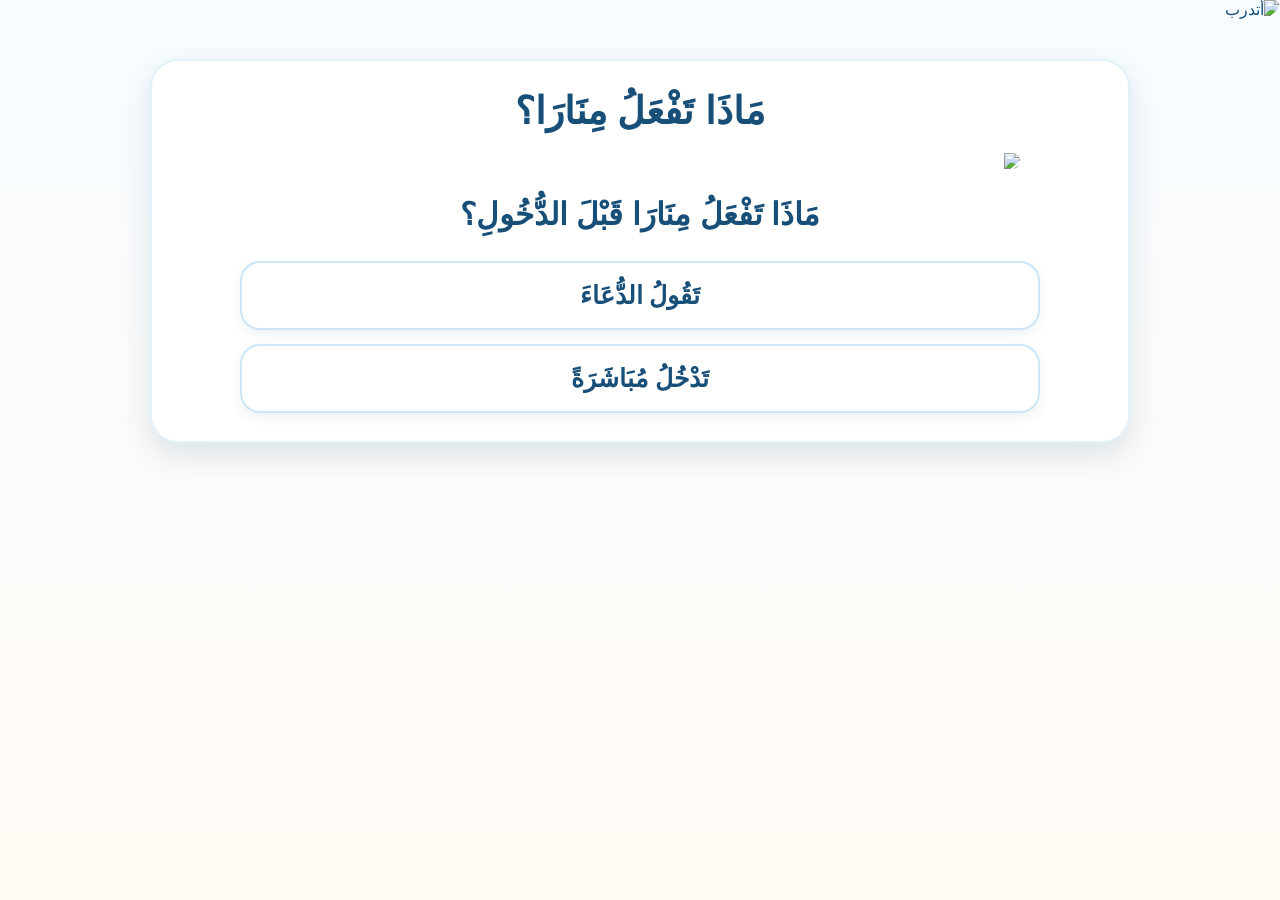
==== practice.html @ 8a8610ce "Add files via upload" ====
<!doctype html><html lang="ar" dir="rtl"><head><meta charset="utf-8"><meta name="viewport" content="width=device-width,initial-scale=1"><title>أتدرب</title><link rel="stylesheet" href="style.css"></head><body><div class="header-wrap"><img src="header-practice.png" alt="أتدرب"><button class="hotspot home-button" data-home aria-label="الرئيسية"></button></div><main class="page"><section class="panel" id="practice"><h1 class="title">مَاذَا تَفْعَلُ مِنَارَا؟</h1><div id="pq"></div></section></main><script src="app.js"></script><script>
const qs=[{img:'01-before-entry.png',q:'مَاذَا تَفْعَلُ مِنَارَا قَبْلَ الدُّخُولِ؟',a:['تَقُولُ الدُّعَاءَ','تَدْخُلُ مُبَاشَرَةً'],c:0},{img:'02-left-foot.png',q:'بِأَيِّ قَدَمٍ تَدْخُلُ مِنَارَا؟',a:['الْيُسْرَى','الْيُمْنَى'],c:0},{img:'03-close-door.png',q:'مَاذَا نَسِيَتْ مِنَارَا؟',a:['إِغْلَاقَ الْبَابِ خَلْفَهَا','تَرْكَ الْبَابِ مَفْتُوحًا'],c:0},{img:'05-exit-right.png',q:'بِأَيِّ قَدَمٍ تَخْرُجُ مِنَارَا؟',a:['الْيُمْنَى','الْيُسْرَى'],c:0},{img:'01-before-entry.png',q:'مَاذَا أَقُولُ قَبْلَ الدُّخُولِ لِدَوْرَةِ الْمِيَاهِ؟',a:['اللَّهُمَّ إِنِّي أَعُوذُ بِكَ مِنَ الْخُبُثِ وَالْخَبَائِثِ','غُفْرَانَكَ'],c:0},{img:'05-exit-right.png',q:'مَاذَا أَقُولُ عِنْدَ الْخُرُوجِ مِنْ دَوْرَةِ الْمِيَاهِ؟',a:['غُفْرَانَكَ','اللَّهُمَّ إِنِّي أَعُوذُ بِكَ مِنَ الْخُبُثِ وَالْخَبَائِثِ'],c:0}];let n=0;const pq=document.getElementById('pq');function draw(){if(n>=qs.length){pq.innerHTML='<div class="result">أَحْسَنْتِ! أَتْمَمْتِ التَّدْرِيبَ.<div class="center"><button class="primary" id="sortgo" style="margin-top:18px">تَدْرِيبُ التَّرْتِيبِ</button></div></div>';document.getElementById('sortgo').onclick=sortMode;return}const x=qs[n];pq.innerHTML=`<img class="quiz-image" src="${x.img}"><div class="question">${x.q}</div><div class="answers">${x.a.map((a,k)=>`<button class="answer" data-answer="${k===x.c?'correct':'wrong'}">${a}</button>`).join('')}</div><div class="center"><button class="primary hidden" data-next id="nx" style="margin-top:20px">التَّالِي</button></div>`;bindAnswers(pq);document.getElementById('nx').onclick=()=>{n++;draw()}}
function sortMode(){const order=['أَقُولُ الدُّعَاءَ قَبْلَ الدُّخُولِ','أَدْخُلُ بِقَدَمِي الْيُسْرَى','أُغْلِقُ الْبَابَ خَلْفِي','أَضْغَطُ جِهَازَ الطَّرْدِ','أَخْرُجُ بِقَدَمِي الْيُمْنَى وَأَقُولُ: غُفْرَانَكَ','أَغْسِلُ يَدَيَّ بِالْمَاءِ وَالصَّابُونِ'];let items=[...order].sort(()=>Math.random()-.5);pq.innerHTML=`<h2 class="title">رَتِّبِي الْآدَابَ</h2><p class="note">اِسْحَبِي الْبِطَاقَاتِ لِتَرْتِيبِهَا مِنَ الْأَوَّلِ إِلَى الْأَخِيرِ.</p><div class="sortable" id="sort">${items.map(x=>`<div class="sort-item" draggable="true">${x}</div>`).join('')}</div><div class="center"><button class="primary" id="check" style="margin-top:20px">أَتَحَقَّقُ</button></div>`;let drag;document.querySelectorAll('.sort-item').forEach(el=>{el.ondragstart=()=>{drag=el;el.classList.add('dragging')};el.ondragend=()=>el.classList.remove('dragging');el.ondragover=e=>e.preventDefault();el.ondrop=e=>{e.preventDefault();if(drag!==el){let p=el.parentNode,r=[...p.children],a=r.indexOf(drag),b=r.indexOf(el);p.insertBefore(drag,b>a?el.nextSibling:el)}}});document.getElementById('check').onclick=()=>{let now=[...document.querySelectorAll('.sort-item')].map(x=>x.textContent);if(now.every((x,k)=>x===order[k]))playFeedback('correct',trueFalseMode);else playFeedback('retry')}}
function trueFalseMode(){pq.innerHTML=`<h2 class="title">صَحٌّ أَمْ خَطَأٌ؟</h2><img class="quiz-image" src="wrong-enter-right.png"><div class="question">تَدْخُلُ مِنَارَا دَوْرَةَ الْمِيَاهِ بِقَدَمِهَا الْيُمْنَى، هَلْ تَصَرُّفُهَا صَحِيحٌ؟</div><div class="answers"><button class="answer" data-answer="wrong">صَحٌّ</button><button class="answer" data-answer="correct">خَطَأٌ</button></div><div class="center"><a class="primary hidden" data-next href="game.html" style="margin-top:20px;text-decoration:none">أَلْعَبُ وَأُطَبِّقُ</a></div>`;bindAnswers(pq)}
draw();</script></body></html>
---- style.css ----
:root{--blue:#17649a;--ink:#174f78;--pink:#f8b9c8;--mint:#bdebdc;--cream:#fff9ef;--lav:#e7d7ff;--shadow:0 12px 30px rgba(34,84,120,.14)}
*{box-sizing:border-box}html{scroll-behavior:smooth}body{margin:0;font-family:"Tahoma","Arial",sans-serif;background:linear-gradient(180deg,#f7fcff,#fffaf4);color:var(--ink);direction:rtl;min-height:100vh}button{font:inherit}.page{max-width:1180px;margin:auto;padding:18px}.header-wrap,.home-wrap{position:relative;width:100%;margin:auto}.header-wrap img,.home-wrap img{display:block;width:100%;height:auto;border-radius:0 0 22px 22px}.home-wrap{max-width:1100px}.hotspot{position:absolute;border:0;background:transparent;cursor:pointer;border-radius:22px;touch-action:manipulation}.hotspot:focus-visible{outline:4px solid #ffbf47;outline-offset:3px}.home-hotspot:hover{background:rgba(255,255,255,.10)}.home-button{left:1.2%;top:16%;width:14.2%;height:44%}.panel{background:#fff;border:2px solid #e3f1f8;border-radius:28px;box-shadow:var(--shadow);padding:28px;margin:22px auto;max-width:980px}.title{text-align:center;font-size:clamp(24px,3vw,38px);margin:0 0 20px}.concepts{display:grid;grid-template-columns:repeat(2,1fr);gap:16px;margin-bottom:24px}.concept{padding:20px;border-radius:22px;background:#f2f9ff;border:2px solid #d5ebfa;text-align:center;font-size:clamp(20px,2.4vw,30px);font-weight:700}.question{font-size:clamp(21px,2.6vw,31px);font-weight:700;text-align:center;line-height:1.8;margin:18px 0}.answers{display:grid;gap:14px;max-width:800px;margin:auto}.answer{border:2px solid #cde5f5;background:white;border-radius:20px;padding:18px 20px;color:var(--ink);font-weight:700;font-size:clamp(18px,2vw,25px);cursor:pointer;box-shadow:0 5px 12px rgba(32,92,130,.08)}.answer:hover{transform:translateY(-1px);border-color:#83c5e9}.answer.correct{background:#e7faef;border-color:#73d49c}.answer.wrong{background:#fff0f1;border-color:#ef9da7}.next,.primary{display:inline-block;border:0;border-radius:18px;background:#65bce8;color:#083f66;padding:13px 24px;font-weight:800;font-size:20px;cursor:pointer;box-shadow:0 6px 0 #3796c6}.center{text-align:center}.hidden{display:none!important}.feedback-layer{position:fixed;inset:0;display:none;align-items:center;justify-content:center;background:rgba(255,255,255,.22);z-index:9999;pointer-events:none}.feedback-layer.show{display:flex}.feedback-layer video{width:min(300px,54vw);max-height:48vh;object-fit:contain;filter:drop-shadow(0 16px 18px rgba(0,0,0,.16))}.scene-card{background:white;border-radius:26px;overflow:hidden;box-shadow:var(--shadow);border:2px solid #e5f1f7;margin:20px auto;max-width:900px}.scene-card video,.scene-card img{width:100%;display:block}.scene-copy{padding:18px 22px;text-align:center;font-size:clamp(20px,2.2vw,28px);font-weight:700;line-height:1.8}.progress{display:flex;gap:8px;justify-content:center;flex-wrap:wrap;margin:18px}.dot{width:42px;height:42px;border-radius:50%;display:grid;place-items:center;background:#e8f2f8;font-weight:800}.dot.done{background:#bdebdc}.video-box{max-width:980px;margin:24px auto;background:#111;border-radius:24px;overflow:hidden;box-shadow:var(--shadow)}.video-box video{display:block;width:100%;max-height:72vh;background:#000}.quiz-image{display:block;width:min(760px,100%);margin:0 auto 18px;border-radius:22px}.sortable{display:grid;gap:12px;max-width:820px;margin:auto}.sort-item{padding:16px 18px;border:2px dashed #9bc9e5;border-radius:18px;background:#fff;cursor:grab;font-size:20px;font-weight:700}.sort-item.dragging{opacity:.45}.game-stage{display:grid;grid-template-columns:repeat(3,1fr);gap:14px}.station{background:#fff;border:2px solid #dcecf6;border-radius:20px;padding:16px;text-align:center;opacity:.5}.station.active{opacity:1;border-color:#71bfe8;box-shadow:var(--shadow)}.station.done{opacity:1;background:#ecfbf3;border-color:#8bd8aa}.station img{width:100%;border-radius:14px;aspect-ratio:3/2;object-fit:cover}.small{font-size:16px;font-weight:600}.result{font-size:28px;font-weight:800;text-align:center;padding:24px;background:#effaf4;border-radius:22px}.note{background:#fff7db;border-radius:16px;padding:12px 16px;text-align:center}.footer{text-align:center;padding:30px 10px;color:#6d8ca0;font-size:14px}
@media(max-width:720px){.page{padding:8px}.panel{padding:18px 13px;border-radius:20px}.concepts{grid-template-columns:1fr}.game-stage{grid-template-columns:1fr}.header-wrap img{border-radius:0 0 14px 14px}.answer{padding:15px}.home-button{left:1%;top:14%;width:15%;height:50%}}
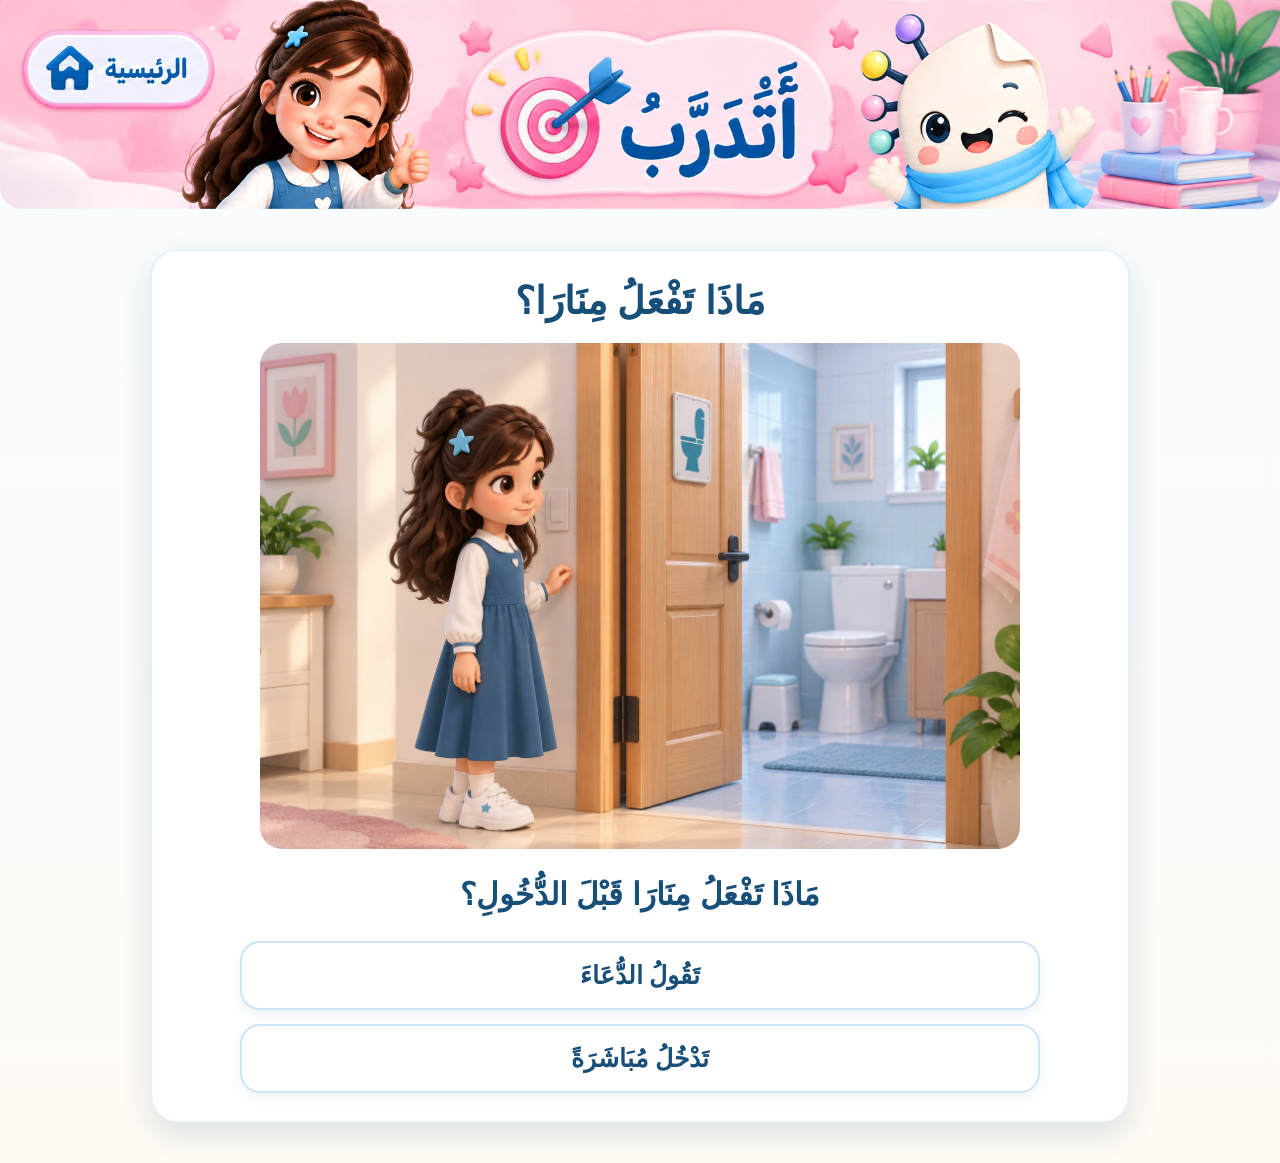
==== commit 491a4c84: "Add files via upload" ====
--- a/practice.html
+++ b/practice.html
@@ -1,5 +1,32 @@
 <!doctype html><html lang="ar" dir="rtl"><head><meta charset="utf-8"><meta name="viewport" content="width=device-width,initial-scale=1"><title>أتدرب</title><link rel="stylesheet" href="style.css"></head><body><div class="header-wrap"><img src="header-practice.png" alt="أتدرب"><button class="hotspot home-button" data-home aria-label="الرئيسية"></button></div><main class="page"><section class="panel" id="practice"><h1 class="title">مَاذَا تَفْعَلُ مِنَارَا؟</h1><div id="pq"></div></section></main><script src="app.js"></script><script>
 const qs=[{img:'01-before-entry.png',q:'مَاذَا تَفْعَلُ مِنَارَا قَبْلَ الدُّخُولِ؟',a:['تَقُولُ الدُّعَاءَ','تَدْخُلُ مُبَاشَرَةً'],c:0},{img:'02-left-foot.png',q:'بِأَيِّ قَدَمٍ تَدْخُلُ مِنَارَا؟',a:['الْيُسْرَى','الْيُمْنَى'],c:0},{img:'03-close-door.png',q:'مَاذَا نَسِيَتْ مِنَارَا؟',a:['إِغْلَاقَ الْبَابِ خَلْفَهَا','تَرْكَ الْبَابِ مَفْتُوحًا'],c:0},{img:'05-exit-right.png',q:'بِأَيِّ قَدَمٍ تَخْرُجُ مِنَارَا؟',a:['الْيُمْنَى','الْيُسْرَى'],c:0},{img:'01-before-entry.png',q:'مَاذَا أَقُولُ قَبْلَ الدُّخُولِ لِدَوْرَةِ الْمِيَاهِ؟',a:['اللَّهُمَّ إِنِّي أَعُوذُ بِكَ مِنَ الْخُبُثِ وَالْخَبَائِثِ','غُفْرَانَكَ'],c:0},{img:'05-exit-right.png',q:'مَاذَا أَقُولُ عِنْدَ الْخُرُوجِ مِنْ دَوْرَةِ الْمِيَاهِ؟',a:['غُفْرَانَكَ','اللَّهُمَّ إِنِّي أَعُوذُ بِكَ مِنَ الْخُبُثِ وَالْخَبَائِثِ'],c:0}];let n=0;const pq=document.getElementById('pq');function draw(){if(n>=qs.length){pq.innerHTML='<div class="result">أَحْسَنْتِ! أَتْمَمْتِ التَّدْرِيبَ.<div class="center"><button class="primary" id="sortgo" style="margin-top:18px">تَدْرِيبُ التَّرْتِيبِ</button></div></div>';document.getElementById('sortgo').onclick=sortMode;return}const x=qs[n];pq.innerHTML=`<img class="quiz-image" src="${x.img}"><div class="question">${x.q}</div><div class="answers">${x.a.map((a,k)=>`<button class="answer" data-answer="${k===x.c?'correct':'wrong'}">${a}</button>`).join('')}</div><div class="center"><button class="primary hidden" data-next id="nx" style="margin-top:20px">التَّالِي</button></div>`;bindAnswers(pq);document.getElementById('nx').onclick=()=>{n++;draw()}}
-function sortMode(){const order=['أَقُولُ الدُّعَاءَ قَبْلَ الدُّخُولِ','أَدْخُلُ بِقَدَمِي الْيُسْرَى','أُغْلِقُ الْبَابَ خَلْفِي','أَضْغَطُ جِهَازَ الطَّرْدِ','أَخْرُجُ بِقَدَمِي الْيُمْنَى وَأَقُولُ: غُفْرَانَكَ','أَغْسِلُ يَدَيَّ بِالْمَاءِ وَالصَّابُونِ'];let items=[...order].sort(()=>Math.random()-.5);pq.innerHTML=`<h2 class="title">رَتِّبِي الْآدَابَ</h2><p class="note">اِسْحَبِي الْبِطَاقَاتِ لِتَرْتِيبِهَا مِنَ الْأَوَّلِ إِلَى الْأَخِيرِ.</p><div class="sortable" id="sort">${items.map(x=>`<div class="sort-item" draggable="true">${x}</div>`).join('')}</div><div class="center"><button class="primary" id="check" style="margin-top:20px">أَتَحَقَّقُ</button></div>`;let drag;document.querySelectorAll('.sort-item').forEach(el=>{el.ondragstart=()=>{drag=el;el.classList.add('dragging')};el.ondragend=()=>el.classList.remove('dragging');el.ondragover=e=>e.preventDefault();el.ondrop=e=>{e.preventDefault();if(drag!==el){let p=el.parentNode,r=[...p.children],a=r.indexOf(drag),b=r.indexOf(el);p.insertBefore(drag,b>a?el.nextSibling:el)}}});document.getElementById('check').onclick=()=>{let now=[...document.querySelectorAll('.sort-item')].map(x=>x.textContent);if(now.every((x,k)=>x===order[k]))playFeedback('correct',trueFalseMode);else playFeedback('retry')}}
+function sortMode(){const order=['أَقُولُ الدُّعَاءَ قَبْلَ الدُّخُولِ','أَدْخُلُ بِقَدَمِي الْيُسْرَى','أُغْلِقُ الْبَابَ خَلْفِي','أَضْغَطُ جِهَازَ الطَّرْدِ','أَخْرُجُ بِقَدَمِي الْيُمْنَى وَأَقُولُ: غُفْرَانَكَ','أَغْسِلُ يَدَيَّ بِالْمَاءِ وَالصَّابُونِ'];let items=[...order].sort(()=>Math.random()-.5);
+pq.innerHTML=`<style>
+#sort{display:flex;flex-direction:column;gap:12px;user-select:none;-webkit-user-select:none;-webkit-touch-callout:none}
+.sort-row{display:grid;grid-template-columns:1fr 58px;gap:10px;align-items:center}
+.sort-item{min-height:58px;display:flex;align-items:center;justify-content:flex-start;padding:12px 18px;border:2px dashed #9fd4f2;border-radius:18px;background:#fff;font-weight:700;line-height:1.7}
+.move-buttons{display:flex;flex-direction:column;gap:5px}
+.move-btn{border:0;border-radius:12px;background:#70c8ee;color:#174f73;font-size:22px;font-weight:900;min-height:28px;cursor:pointer;touch-action:manipulation}
+.move-btn:disabled{opacity:.28}
+</style>
+<h2 class="title">رَتِّبِي الْآدَابَ</h2>
+<p class="note">اِسْتَخْدِمِي السَّهْمَيْنِ ⬆️ ⬇️ لِتَرْتِيبِ الْآدَابِ مِنَ الْأَوَّلِ إِلَى الْأَخِيرِ.</p>
+<div class="sortable" id="sort"></div>
+<div class="center"><button class="primary" id="check" style="margin-top:20px">أَتَحَقَّقُ</button></div>`;
+
+const box=document.getElementById('sort');
+function renderSort(){
+ box.innerHTML=items.map((x,i)=>`<div class="sort-row">
+   <div class="sort-item">${x}</div>
+   <div class="move-buttons">
+     <button class="move-btn up" data-i="${i}" aria-label="تحريك لأعلى" ${i===0?'disabled':''}>⬆️</button>
+     <button class="move-btn down" data-i="${i}" aria-label="تحريك لأسفل" ${i===items.length-1?'disabled':''}>⬇️</button>
+   </div>
+ </div>`).join('');
+ box.querySelectorAll('.up').forEach(b=>b.onclick=()=>{const i=+b.dataset.i;[items[i-1],items[i]]=[items[i],items[i-1]];renderSort()});
+ box.querySelectorAll('.down').forEach(b=>b.onclick=()=>{const i=+b.dataset.i;[items[i+1],items[i]]=[items[i],items[i+1]];renderSort()});
+}
+renderSort();
+document.getElementById('check').onclick=()=>{if(items.every((x,k)=>x===order[k]))playFeedback('correct',trueFalseMode);else playFeedback('retry')}}
 function trueFalseMode(){pq.innerHTML=`<h2 class="title">صَحٌّ أَمْ خَطَأٌ؟</h2><img class="quiz-image" src="wrong-enter-right.png"><div class="question">تَدْخُلُ مِنَارَا دَوْرَةَ الْمِيَاهِ بِقَدَمِهَا الْيُمْنَى، هَلْ تَصَرُّفُهَا صَحِيحٌ؟</div><div class="answers"><button class="answer" data-answer="wrong">صَحٌّ</button><button class="answer" data-answer="correct">خَطَأٌ</button></div><div class="center"><a class="primary hidden" data-next href="game.html" style="margin-top:20px;text-decoration:none">أَلْعَبُ وَأُطَبِّقُ</a></div>`;bindAnswers(pq)}
 draw();</script></body></html>
--- a/style.css
+++ b/style.css
@@ -1,3 +1,3 @@
 :root{--blue:#17649a;--ink:#174f78;--pink:#f8b9c8;--mint:#bdebdc;--cream:#fff9ef;--lav:#e7d7ff;--shadow:0 12px 30px rgba(34,84,120,.14)}
-*{box-sizing:border-box}html{scroll-behavior:smooth}body{margin:0;font-family:"Tahoma","Arial",sans-serif;background:linear-gradient(180deg,#f7fcff,#fffaf4);color:var(--ink);direction:rtl;min-height:100vh}button{font:inherit}.page{max-width:1180px;margin:auto;padding:18px}.header-wrap,.home-wrap{position:relative;width:100%;margin:auto}.header-wrap img,.home-wrap img{display:block;width:100%;height:auto;border-radius:0 0 22px 22px}.home-wrap{max-width:1100px}.hotspot{position:absolute;border:0;background:transparent;cursor:pointer;border-radius:22px;touch-action:manipulation}.hotspot:focus-visible{outline:4px solid #ffbf47;outline-offset:3px}.home-hotspot:hover{background:rgba(255,255,255,.10)}.home-button{left:1.2%;top:16%;width:14.2%;height:44%}.panel{background:#fff;border:2px solid #e3f1f8;border-radius:28px;box-shadow:var(--shadow);padding:28px;margin:22px auto;max-width:980px}.title{text-align:center;font-size:clamp(24px,3vw,38px);margin:0 0 20px}.concepts{display:grid;grid-template-columns:repeat(2,1fr);gap:16px;margin-bottom:24px}.concept{padding:20px;border-radius:22px;background:#f2f9ff;border:2px solid #d5ebfa;text-align:center;font-size:clamp(20px,2.4vw,30px);font-weight:700}.question{font-size:clamp(21px,2.6vw,31px);font-weight:700;text-align:center;line-height:1.8;margin:18px 0}.answers{display:grid;gap:14px;max-width:800px;margin:auto}.answer{border:2px solid #cde5f5;background:white;border-radius:20px;padding:18px 20px;color:var(--ink);font-weight:700;font-size:clamp(18px,2vw,25px);cursor:pointer;box-shadow:0 5px 12px rgba(32,92,130,.08)}.answer:hover{transform:translateY(-1px);border-color:#83c5e9}.answer.correct{background:#e7faef;border-color:#73d49c}.answer.wrong{background:#fff0f1;border-color:#ef9da7}.next,.primary{display:inline-block;border:0;border-radius:18px;background:#65bce8;color:#083f66;padding:13px 24px;font-weight:800;font-size:20px;cursor:pointer;box-shadow:0 6px 0 #3796c6}.center{text-align:center}.hidden{display:none!important}.feedback-layer{position:fixed;inset:0;display:none;align-items:center;justify-content:center;background:rgba(255,255,255,.22);z-index:9999;pointer-events:none}.feedback-layer.show{display:flex}.feedback-layer video{width:min(300px,54vw);max-height:48vh;object-fit:contain;filter:drop-shadow(0 16px 18px rgba(0,0,0,.16))}.scene-card{background:white;border-radius:26px;overflow:hidden;box-shadow:var(--shadow);border:2px solid #e5f1f7;margin:20px auto;max-width:900px}.scene-card video,.scene-card img{width:100%;display:block}.scene-copy{padding:18px 22px;text-align:center;font-size:clamp(20px,2.2vw,28px);font-weight:700;line-height:1.8}.progress{display:flex;gap:8px;justify-content:center;flex-wrap:wrap;margin:18px}.dot{width:42px;height:42px;border-radius:50%;display:grid;place-items:center;background:#e8f2f8;font-weight:800}.dot.done{background:#bdebdc}.video-box{max-width:980px;margin:24px auto;background:#111;border-radius:24px;overflow:hidden;box-shadow:var(--shadow)}.video-box video{display:block;width:100%;max-height:72vh;background:#000}.quiz-image{display:block;width:min(760px,100%);margin:0 auto 18px;border-radius:22px}.sortable{display:grid;gap:12px;max-width:820px;margin:auto}.sort-item{padding:16px 18px;border:2px dashed #9bc9e5;border-radius:18px;background:#fff;cursor:grab;font-size:20px;font-weight:700}.sort-item.dragging{opacity:.45}.game-stage{display:grid;grid-template-columns:repeat(3,1fr);gap:14px}.station{background:#fff;border:2px solid #dcecf6;border-radius:20px;padding:16px;text-align:center;opacity:.5}.station.active{opacity:1;border-color:#71bfe8;box-shadow:var(--shadow)}.station.done{opacity:1;background:#ecfbf3;border-color:#8bd8aa}.station img{width:100%;border-radius:14px;aspect-ratio:3/2;object-fit:cover}.small{font-size:16px;font-weight:600}.result{font-size:28px;font-weight:800;text-align:center;padding:24px;background:#effaf4;border-radius:22px}.note{background:#fff7db;border-radius:16px;padding:12px 16px;text-align:center}.footer{text-align:center;padding:30px 10px;color:#6d8ca0;font-size:14px}
+*{box-sizing:border-box}html{scroll-behavior:smooth}body{margin:0;font-family:"Tahoma","Arial",sans-serif;background:linear-gradient(180deg,#f7fcff,#fffaf4);color:var(--ink);direction:rtl;min-height:100vh}button{font:inherit}.page{max-width:1180px;margin:auto;padding:18px}.header-wrap,.home-wrap{position:relative;width:100%;margin:auto}.header-wrap img,.home-wrap img{display:block;width:100%;height:auto;border-radius:0 0 22px 22px}.home-wrap{max-width:1100px}.hotspot{position:absolute;border:0;background:transparent;cursor:pointer;border-radius:22px;touch-action:manipulation}.hotspot:focus-visible{outline:4px solid #ffbf47;outline-offset:3px}.home-hotspot:hover{background:rgba(255,255,255,.10)}.home-button{left:1.2%;top:16%;width:14.2%;height:44%}.panel{background:#fff;border:2px solid #e3f1f8;border-radius:28px;box-shadow:var(--shadow);padding:28px;margin:22px auto;max-width:980px}.title{text-align:center;font-size:clamp(24px,3vw,38px);margin:0 0 20px}.concepts{display:grid;grid-template-columns:repeat(2,1fr);gap:16px;margin-bottom:24px}.concept{padding:20px;border-radius:22px;background:#f2f9ff;border:2px solid #d5ebfa;text-align:center;font-size:clamp(20px,2.4vw,30px);font-weight:700}.question{font-size:clamp(21px,2.6vw,31px);font-weight:700;text-align:center;line-height:1.8;margin:18px 0}.answers{display:grid;gap:14px;max-width:800px;margin:auto}.answer{border:2px solid #cde5f5;background:white;border-radius:20px;padding:18px 20px;color:var(--ink);font-weight:700;font-size:clamp(18px,2vw,25px);cursor:pointer;box-shadow:0 5px 12px rgba(32,92,130,.08)}.answer:hover{transform:translateY(-1px);border-color:#83c5e9}.answer.correct{background:#e7faef;border-color:#73d49c}.answer.wrong{background:#fff0f1;border-color:#ef9da7}.next,.primary{display:inline-block;border:0;border-radius:18px;background:#65bce8;color:#083f66;padding:13px 24px;font-weight:800;font-size:20px;cursor:pointer;box-shadow:0 6px 0 #3796c6}.center{text-align:center}.hidden{display:none!important}.feedback-layer{position:fixed;inset:0;display:none;align-items:center;justify-content:center;background:rgba(255,255,255,.22);z-index:9999;pointer-events:none}.feedback-layer.show{display:flex}.feedback-layer canvas{width:min(300px,54vw);height:auto;max-height:48vh;object-fit:contain;filter:drop-shadow(0 16px 18px rgba(0,0,0,.16))}.scene-card{background:white;border-radius:26px;overflow:hidden;box-shadow:var(--shadow);border:2px solid #e5f1f7;margin:20px auto;max-width:900px}.scene-card video,.scene-card img{width:100%;display:block}.scene-copy{padding:18px 22px;text-align:center;font-size:clamp(20px,2.2vw,28px);font-weight:700;line-height:1.8}.progress{display:flex;gap:8px;justify-content:center;flex-wrap:wrap;margin:18px}.dot{width:42px;height:42px;border-radius:50%;display:grid;place-items:center;background:#e8f2f8;font-weight:800}.dot.done{background:#bdebdc}.video-box{max-width:980px;margin:24px auto;background:#111;border-radius:24px;overflow:hidden;box-shadow:var(--shadow)}.video-box video{display:block;width:100%;max-height:72vh;background:#000}.quiz-image{display:block;width:min(760px,100%);margin:0 auto 18px;border-radius:22px}.sortable{display:grid;gap:12px;max-width:820px;margin:auto}.sort-item{padding:16px 18px;border:2px dashed #9bc9e5;border-radius:18px;background:#fff;cursor:grab;font-size:20px;font-weight:700}.sort-item.dragging{opacity:.45}.game-stage{display:grid;grid-template-columns:repeat(3,1fr);gap:14px}.station{background:#fff;border:2px solid #dcecf6;border-radius:20px;padding:16px;text-align:center;opacity:.5}.station.active{opacity:1;border-color:#71bfe8;box-shadow:var(--shadow)}.station.done{opacity:1;background:#ecfbf3;border-color:#8bd8aa}.station img{width:100%;border-radius:14px;aspect-ratio:3/2;object-fit:cover}.small{font-size:16px;font-weight:600}.result{font-size:28px;font-weight:800;text-align:center;padding:24px;background:#effaf4;border-radius:22px}.note{background:#fff7db;border-radius:16px;padding:12px 16px;text-align:center}.footer{text-align:center;padding:30px 10px;color:#6d8ca0;font-size:14px}
 @media(max-width:720px){.page{padding:8px}.panel{padding:18px 13px;border-radius:20px}.concepts{grid-template-columns:1fr}.game-stage{grid-template-columns:1fr}.header-wrap img{border-radius:0 0 14px 14px}.answer{padding:15px}.home-button{left:1%;top:14%;width:15%;height:50%}}
